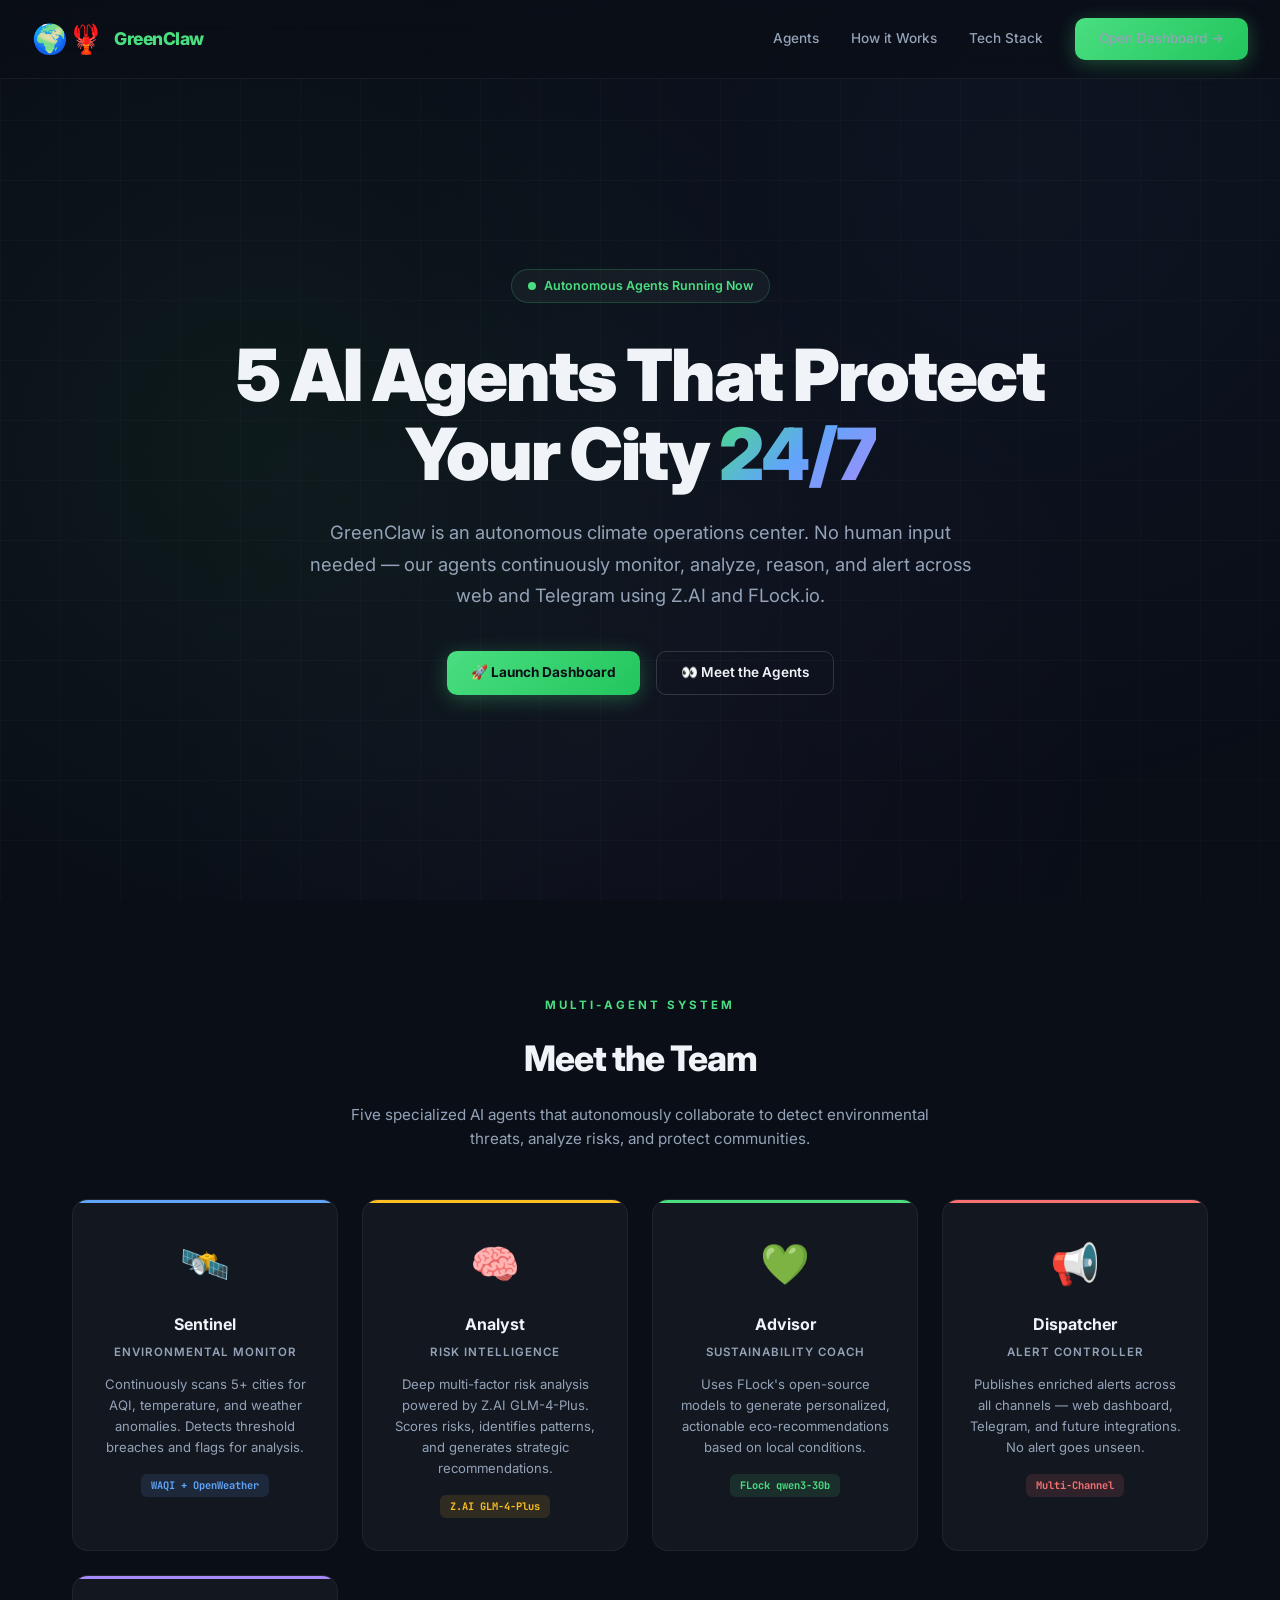
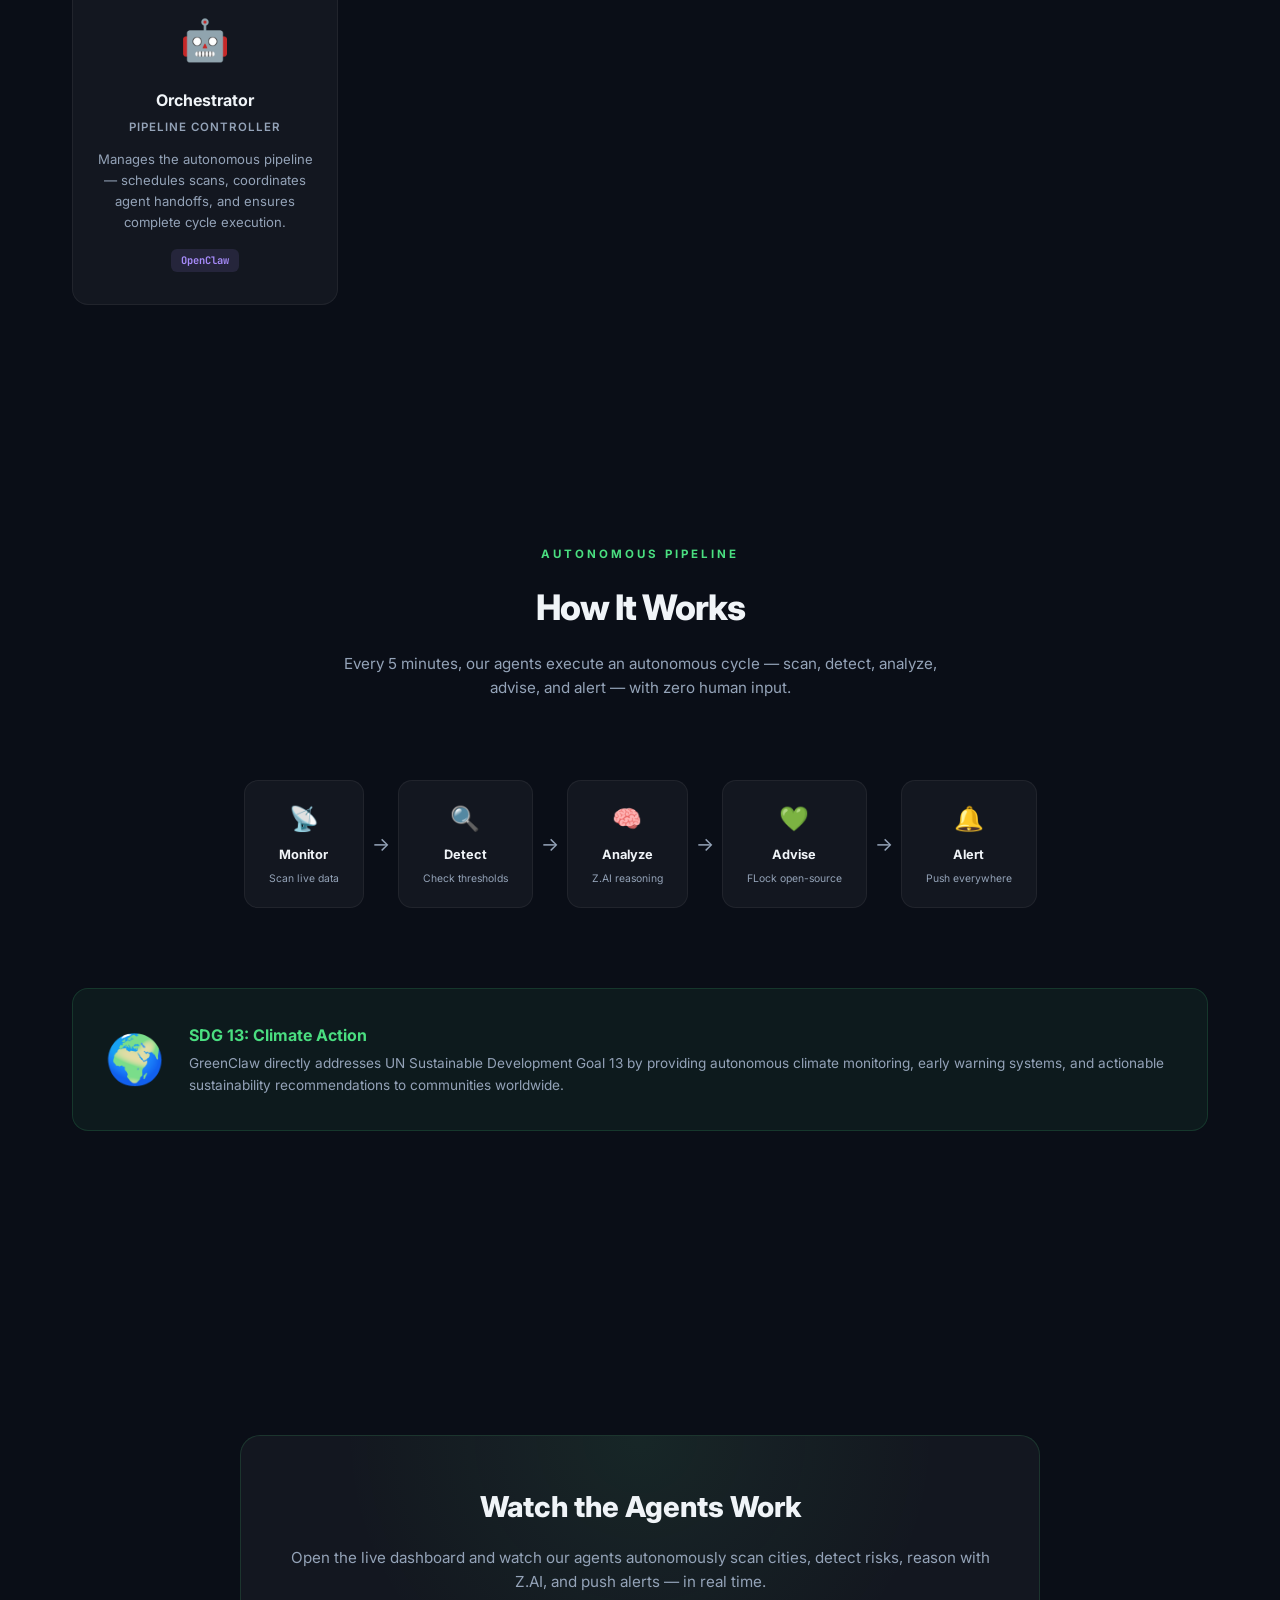
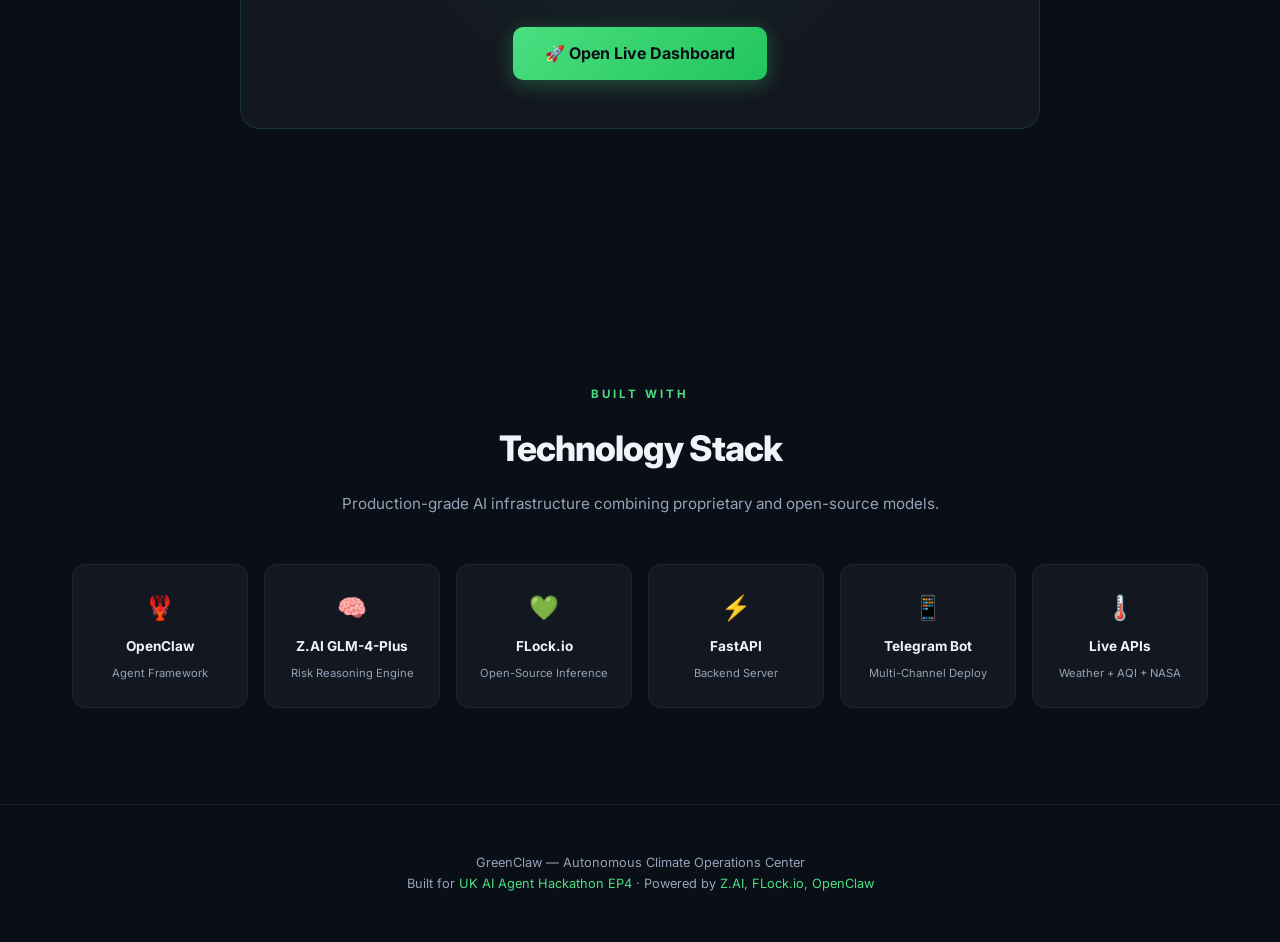
==== landing.html @ b1cfce3f "Initial commit of GreenClaw" ====
<!DOCTYPE html>
<html lang="en">

<head>
    <meta charset="UTF-8">
    <meta name="viewport" content="width=device-width, initial-scale=1.0">
    <title>GreenClaw — Autonomous Climate Operations Center</title>
    <meta name="description"
        content="5 AI agents that protect your city 24/7 without any human input. Powered by Z.AI GLM + FLock.io + OpenClaw.">
    <link
        href="https://fonts.googleapis.com/css2?family=Inter:wght@300;400;500;600;700;800;900&family=JetBrains+Mono:wght@400;600&display=swap"
        rel="stylesheet">
    <style>
        *,
        *::before,
        *::after {
            margin: 0;
            padding: 0;
            box-sizing: border-box;
        }

        :root {
            --bg: #0a0e17;
            --bg-card: rgba(255, 255, 255, 0.04);
            --text: #f0f4f8;
            --text-dim: #94a3b8;
            --green: #4ade80;
            --blue: #60a5fa;
            --purple: #a78bfa;
            --amber: #fbbf24;
            --red: #f87171;
            --green-dim: rgba(74, 222, 128, 0.08);
        }

        body {
            font-family: 'Inter', sans-serif;
            background: var(--bg);
            color: var(--text);
            overflow-x: hidden;
            line-height: 1.6;
        }

        /* ── Animated background ── */
        .bg-grid {
            position: fixed;
            inset: 0;
            background-image:
                radial-gradient(circle at 20% 50%, rgba(74, 222, 128, 0.06) 0%, transparent 50%),
                radial-gradient(circle at 80% 20%, rgba(96, 165, 250, 0.05) 0%, transparent 50%),
                radial-gradient(circle at 50% 80%, rgba(167, 139, 250, 0.04) 0%, transparent 50%);
            z-index: -1;
        }

        .bg-grid::after {
            content: '';
            position: absolute;
            inset: 0;
            background-image: linear-gradient(rgba(255, 255, 255, 0.02) 1px, transparent 1px),
                linear-gradient(90deg, rgba(255, 255, 255, 0.02) 1px, transparent 1px);
            background-size: 60px 60px;
        }

        /* ── Nav ── */
        nav {
            position: fixed;
            top: 0;
            width: 100%;
            padding: 1rem 2rem;
            display: flex;
            align-items: center;
            justify-content: space-between;
            backdrop-filter: blur(20px);
            background: rgba(10, 14, 23, 0.8);
            border-bottom: 1px solid rgba(255, 255, 255, 0.06);
            z-index: 100;
        }

        .nav-brand {
            display: flex;
            align-items: center;
            gap: 10px;
            text-decoration: none;
        }

        .nav-logo {
            font-size: 1.8rem;
        }

        .nav-name {
            font-size: 1.1rem;
            font-weight: 800;
            color: var(--green);
            letter-spacing: -0.5px;
        }

        .nav-links {
            display: flex;
            gap: 2rem;
            align-items: center;
        }

        .nav-links a {
            color: var(--text-dim);
            text-decoration: none;
            font-size: 0.85rem;
            font-weight: 500;
            transition: color 0.2s;
        }

        .nav-links a:hover {
            color: var(--text);
        }

        .btn-primary {
            display: inline-flex;
            align-items: center;
            gap: 8px;
            padding: 10px 24px;
            background: linear-gradient(135deg, var(--green), #22c55e);
            color: #0a0e17;
            border: none;
            border-radius: 10px;
            font-weight: 700;
            font-size: 0.85rem;
            text-decoration: none;
            cursor: pointer;
            transition: all 0.3s;
            box-shadow: 0 4px 20px rgba(74, 222, 128, 0.3);
        }

        .btn-primary:hover {
            transform: translateY(-2px);
            box-shadow: 0 8px 30px rgba(74, 222, 128, 0.4);
        }

        .btn-outline {
            display: inline-flex;
            align-items: center;
            gap: 8px;
            padding: 10px 24px;
            background: transparent;
            color: var(--text);
            border: 1.5px solid rgba(255, 255, 255, 0.15);
            border-radius: 10px;
            font-weight: 600;
            font-size: 0.85rem;
            text-decoration: none;
            cursor: pointer;
            transition: all 0.3s;
        }

        .btn-outline:hover {
            border-color: var(--green);
            background: var(--green-dim);
        }

        /* ── Hero ── */
        .hero {
            min-height: 100vh;
            display: flex;
            flex-direction: column;
            align-items: center;
            justify-content: center;
            text-align: center;
            padding: 8rem 2rem 4rem;
            position: relative;
        }

        .hero-badge {
            display: inline-flex;
            align-items: center;
            gap: 8px;
            padding: 6px 16px;
            background: var(--bg-card);
            border: 1px solid rgba(74, 222, 128, 0.2);
            border-radius: 100px;
            font-size: 0.78rem;
            color: var(--green);
            font-weight: 600;
            margin-bottom: 2rem;
            animation: fadeUp 0.8s ease-out;
        }

        .hero-badge .pulse-dot {
            width: 8px;
            height: 8px;
            background: var(--green);
            border-radius: 50%;
            animation: pulse 2s infinite;
        }

        .hero h1 {
            font-size: clamp(2.5rem, 6vw, 4.5rem);
            font-weight: 900;
            line-height: 1.1;
            letter-spacing: -2px;
            margin-bottom: 1.5rem;
            animation: fadeUp 0.8s ease-out 0.1s both;
        }

        .hero h1 .gradient {
            background: linear-gradient(135deg, var(--green), var(--blue), var(--purple));
            -webkit-background-clip: text;
            -webkit-text-fill-color: transparent;
            background-clip: text;
        }

        .hero p {
            font-size: 1.15rem;
            color: var(--text-dim);
            max-width: 680px;
            margin-bottom: 2.5rem;
            animation: fadeUp 0.8s ease-out 0.2s both;
            line-height: 1.7;
        }

        .hero-ctas {
            display: flex;
            gap: 1rem;
            flex-wrap: wrap;
            justify-content: center;
            animation: fadeUp 0.8s ease-out 0.3s both;
        }

        /* ── Agent Cards ── */
        .section {
            padding: 6rem 2rem;
            max-width: 1200px;
            margin: 0 auto;
        }

        .section-label {
            text-transform: uppercase;
            font-size: 0.72rem;
            font-weight: 700;
            letter-spacing: 3px;
            color: var(--green);
            margin-bottom: 1rem;
            text-align: center;
        }

        .section-title {
            font-size: 2.2rem;
            font-weight: 800;
            text-align: center;
            margin-bottom: 1rem;
            letter-spacing: -1px;
        }

        .section-desc {
            text-align: center;
            color: var(--text-dim);
            max-width: 600px;
            margin: 0 auto 3rem;
            font-size: 0.95rem;
        }

        .agents-grid {
            display: grid;
            grid-template-columns: repeat(auto-fit, minmax(220px, 1fr));
            gap: 1.5rem;
            margin-bottom: 3rem;
        }

        .agent-card {
            background: var(--bg-card);
            border: 1px solid rgba(255, 255, 255, 0.06);
            border-radius: 16px;
            padding: 2rem 1.5rem;
            text-align: center;
            transition: all 0.4s;
            position: relative;
            overflow: hidden;
        }

        .agent-card::before {
            content: '';
            position: absolute;
            top: 0;
            left: 0;
            right: 0;
            height: 3px;
            border-radius: 16px 16px 0 0;
        }

        .agent-card:nth-child(1)::before {
            background: var(--blue);
        }

        .agent-card:nth-child(2)::before {
            background: var(--amber);
        }

        .agent-card:nth-child(3)::before {
            background: var(--green);
        }

        .agent-card:nth-child(4)::before {
            background: var(--red);
        }

        .agent-card:nth-child(5)::before {
            background: var(--purple);
        }

        .agent-card:hover {
            border-color: rgba(255, 255, 255, 0.12);
            transform: translateY(-6px);
            box-shadow: 0 20px 60px rgba(0, 0, 0, 0.3);
        }

        .agent-card .agent-icon {
            font-size: 2.5rem;
            margin-bottom: 1rem;
        }

        .agent-card h3 {
            font-size: 1rem;
            font-weight: 700;
            margin-bottom: 0.3rem;
        }

        .agent-card .agent-role-text {
            font-size: 0.72rem;
            color: var(--text-dim);
            font-weight: 600;
            text-transform: uppercase;
            letter-spacing: 1px;
            margin-bottom: 0.8rem;
        }

        .agent-card p {
            font-size: 0.82rem;
            color: var(--text-dim);
            line-height: 1.6;
        }

        .agent-card .model-badge {
            display: inline-block;
            margin-top: 1rem;
            padding: 3px 10px;
            border-radius: 6px;
            font-size: 0.65rem;
            font-weight: 700;
            font-family: 'JetBrains Mono', monospace;
        }

        /* ── Flow section ── */
        .flow-container {
            display: flex;
            align-items: center;
            justify-content: center;
            gap: 0.5rem;
            flex-wrap: wrap;
            padding: 2rem 0;
        }

        .flow-step {
            display: flex;
            flex-direction: column;
            align-items: center;
            gap: 6px;
            padding: 1.2rem 1.5rem;
            background: var(--bg-card);
            border: 1px solid rgba(255, 255, 255, 0.06);
            border-radius: 14px;
            min-width: 120px;
            transition: all 0.3s;
        }

        .flow-step:hover {
            border-color: var(--green);
            background: var(--green-dim);
        }

        .flow-step .flow-icon {
            font-size: 1.5rem;
        }

        .flow-step .flow-label {
            font-size: 0.8rem;
            font-weight: 700;
        }

        .flow-step .flow-sub {
            font-size: 0.65rem;
            color: var(--text-dim);
        }

        .flow-arrow {
            font-size: 1.2rem;
            color: var(--text-dim);
        }

        /* ── Live demo ── */
        .demo-section {
            background: var(--bg-card);
            border: 1px solid rgba(74, 222, 128, 0.15);
            border-radius: 20px;
            padding: 3rem;
            text-align: center;
            margin: 4rem auto;
            max-width: 800px;
            position: relative;
            overflow: hidden;
        }

        .demo-section::before {
            content: '';
            position: absolute;
            inset: 0;
            background: radial-gradient(circle at 50% 0%, rgba(74, 222, 128, 0.08) 0%, transparent 60%);
        }

        .demo-section h2 {
            font-size: 1.8rem;
            font-weight: 800;
            margin-bottom: 1rem;
            position: relative;
        }

        .demo-section p {
            color: var(--text-dim);
            margin-bottom: 2rem;
            font-size: 0.95rem;
            position: relative;
        }

        .demo-section .btn-primary {
            font-size: 1rem;
            padding: 14px 32px;
            position: relative;
        }

        /* ── Tech Stack ── */
        .tech-grid {
            display: grid;
            grid-template-columns: repeat(auto-fit, minmax(160px, 1fr));
            gap: 1rem;
        }

        .tech-card {
            display: flex;
            flex-direction: column;
            align-items: center;
            gap: 8px;
            padding: 1.5rem 1rem;
            background: var(--bg-card);
            border: 1px solid rgba(255, 255, 255, 0.06);
            border-radius: 14px;
            transition: all 0.3s;
        }

        .tech-card:hover {
            border-color: rgba(255, 255, 255, 0.12);
            transform: translateY(-3px);
        }

        .tech-card .tech-icon {
            font-size: 1.5rem;
        }

        .tech-card .tech-name {
            font-weight: 700;
            font-size: 0.85rem;
        }

        .tech-card .tech-use {
            font-size: 0.7rem;
            color: var(--text-dim);
            text-align: center;
        }

        /* ── SDG ── */
        .sdg-banner {
            display: flex;
            align-items: center;
            gap: 1.5rem;
            padding: 2rem;
            background: rgba(74, 222, 128, 0.06);
            border: 1px solid rgba(74, 222, 128, 0.15);
            border-radius: 16px;
            margin: 3rem 0;
        }

        .sdg-icon {
            font-size: 3rem;
            flex-shrink: 0;
        }

        .sdg-text h3 {
            font-size: 1rem;
            font-weight: 700;
            margin-bottom: 0.3rem;
            color: var(--green);
        }

        .sdg-text p {
            font-size: 0.85rem;
            color: var(--text-dim);
        }

        /* ── Footer ── */
        footer {
            text-align: center;
            padding: 3rem 2rem;
            border-top: 1px solid rgba(255, 255, 255, 0.06);
            color: var(--text-dim);
            font-size: 0.8rem;
        }

        footer a {
            color: var(--green);
            text-decoration: none;
        }

        /* ── Animations ── */
        @keyframes fadeUp {
            from {
                opacity: 0;
                transform: translateY(20px);
            }

            to {
                opacity: 1;
                transform: translateY(0);
            }
        }

        @keyframes pulse {

            0%,
            100% {
                opacity: 1;
            }

            50% {
                opacity: 0.4;
            }
        }

        @media (max-width: 768px) {
            .hero h1 {
                font-size: 2rem;
                letter-spacing: -1px;
            }

            .agents-grid {
                grid-template-columns: 1fr 1fr;
            }

            .flow-container {
                flex-direction: column;
            }

            .flow-arrow {
                transform: rotate(90deg);
            }

            nav {
                padding: 0.8rem 1rem;
            }

            .nav-links a {
                display: none;
            }

            .sdg-banner {
                flex-direction: column;
                text-align: center;
            }
        }
    </style>
</head>

<body>
    <div class="bg-grid"></div>

    <!-- Nav -->
    <nav>
        <a class="nav-brand" href="/">
            <span class="nav-logo">🌍🦞</span>
            <span class="nav-name">GreenClaw</span>
        </a>
        <div class="nav-links">
            <a href="#agents">Agents</a>
            <a href="#how-it-works">How it Works</a>
            <a href="#tech">Tech Stack</a>
            <a href="/dashboard" class="btn-primary">Open Dashboard →</a>
        </div>
    </nav>

    <!-- Hero -->
    <section class="hero">
        <div class="hero-badge">
            <span class="pulse-dot"></span>
            Autonomous Agents Running Now
        </div>
        <h1>
            5 AI Agents That Protect<br>
            Your City <span class="gradient">24/7</span>
        </h1>
        <p>
            GreenClaw is an autonomous climate operations center. No human input needed —
            our agents continuously monitor, analyze, reason, and alert across
            web and Telegram using Z.AI and FLock.io.
        </p>
        <div class="hero-ctas">
            <a href="/dashboard" class="btn-primary">🚀 Launch Dashboard</a>
            <a href="#agents" class="btn-outline">👀 Meet the Agents</a>
        </div>
    </section>

    <!-- Agents -->
    <section class="section" id="agents">
        <div class="section-label">Multi-Agent System</div>
        <h2 class="section-title">Meet the Team</h2>
        <p class="section-desc">
            Five specialized AI agents that autonomously collaborate to detect environmental threats, analyze risks, and
            protect communities.
        </p>

        <div class="agents-grid">
            <div class="agent-card">
                <div class="agent-icon">🛰️</div>
                <h3>Sentinel</h3>
                <div class="agent-role-text">Environmental Monitor</div>
                <p>Continuously scans 5+ cities for AQI, temperature, and weather anomalies. Detects threshold breaches
                    and flags for analysis.</p>
                <span class="model-badge" style="background:rgba(96,165,250,0.12);color:var(--blue)">WAQI +
                    OpenWeather</span>
            </div>
            <div class="agent-card">
                <div class="agent-icon">🧠</div>
                <h3>Analyst</h3>
                <div class="agent-role-text">Risk Intelligence</div>
                <p>Deep multi-factor risk analysis powered by Z.AI GLM-4-Plus. Scores risks, identifies patterns, and
                    generates strategic recommendations.</p>
                <span class="model-badge" style="background:rgba(251,191,36,0.12);color:var(--amber)">Z.AI
                    GLM-4-Plus</span>
            </div>
            <div class="agent-card">
                <div class="agent-icon">💚</div>
                <h3>Advisor</h3>
                <div class="agent-role-text">Sustainability Coach</div>
                <p>Uses FLock's open-source models to generate personalized, actionable eco-recommendations based on
                    local conditions.</p>
                <span class="model-badge" style="background:rgba(74,222,128,0.12);color:var(--green)">FLock
                    qwen3-30b</span>
            </div>
            <div class="agent-card">
                <div class="agent-icon">📢</div>
                <h3>Dispatcher</h3>
                <div class="agent-role-text">Alert Controller</div>
                <p>Publishes enriched alerts across all channels — web dashboard, Telegram, and future integrations. No
                    alert goes unseen.</p>
                <span class="model-badge"
                    style="background:rgba(248,113,113,0.12);color:var(--red)">Multi-Channel</span>
            </div>
            <div class="agent-card">
                <div class="agent-icon">🤖</div>
                <h3>Orchestrator</h3>
                <div class="agent-role-text">Pipeline Controller</div>
                <p>Manages the autonomous pipeline — schedules scans, coordinates agent handoffs, and ensures complete
                    cycle execution.</p>
                <span class="model-badge" style="background:rgba(167,139,250,0.12);color:var(--purple)">OpenClaw</span>
            </div>
        </div>
    </section>

    <!-- How It Works -->
    <section class="section" id="how-it-works">
        <div class="section-label">Autonomous Pipeline</div>
        <h2 class="section-title">How It Works</h2>
        <p class="section-desc">
            Every 5 minutes, our agents execute an autonomous cycle — scan, detect, analyze, advise, and alert — with
            zero human input.
        </p>

        <div class="flow-container">
            <div class="flow-step">
                <span class="flow-icon">📡</span>
                <span class="flow-label">Monitor</span>
                <span class="flow-sub">Scan live data</span>
            </div>
            <span class="flow-arrow">→</span>
            <div class="flow-step">
                <span class="flow-icon">🔍</span>
                <span class="flow-label">Detect</span>
                <span class="flow-sub">Check thresholds</span>
            </div>
            <span class="flow-arrow">→</span>
            <div class="flow-step">
                <span class="flow-icon">🧠</span>
                <span class="flow-label">Analyze</span>
                <span class="flow-sub">Z.AI reasoning</span>
            </div>
            <span class="flow-arrow">→</span>
            <div class="flow-step">
                <span class="flow-icon">💚</span>
                <span class="flow-label">Advise</span>
                <span class="flow-sub">FLock open-source</span>
            </div>
            <span class="flow-arrow">→</span>
            <div class="flow-step">
                <span class="flow-icon">🔔</span>
                <span class="flow-label">Alert</span>
                <span class="flow-sub">Push everywhere</span>
            </div>
        </div>

        <!-- SDG 13 Banner -->
        <div class="sdg-banner">
            <span class="sdg-icon">🌍</span>
            <div class="sdg-text">
                <h3>SDG 13: Climate Action</h3>
                <p>GreenClaw directly addresses UN Sustainable Development Goal 13 by providing autonomous climate
                    monitoring, early warning systems, and actionable sustainability recommendations to communities
                    worldwide.</p>
            </div>
        </div>
    </section>

    <!-- Live Demo CTA -->
    <section class="section">
        <div class="demo-section">
            <h2>Watch the Agents Work</h2>
            <p>
                Open the live dashboard and watch our agents autonomously scan cities,
                detect risks, reason with Z.AI, and push alerts — in real time.
            </p>
            <a href="/dashboard" class="btn-primary">🚀 Open Live Dashboard</a>
        </div>
    </section>

    <!-- Tech Stack -->
    <section class="section" id="tech">
        <div class="section-label">Built With</div>
        <h2 class="section-title">Technology Stack</h2>
        <p class="section-desc">
            Production-grade AI infrastructure combining proprietary and open-source models.
        </p>

        <div class="tech-grid">
            <div class="tech-card">
                <span class="tech-icon">🦞</span>
                <span class="tech-name">OpenClaw</span>
                <span class="tech-use">Agent Framework</span>
            </div>
            <div class="tech-card">
                <span class="tech-icon">🧠</span>
                <span class="tech-name">Z.AI GLM-4-Plus</span>
                <span class="tech-use">Risk Reasoning Engine</span>
            </div>
            <div class="tech-card">
                <span class="tech-icon">💚</span>
                <span class="tech-name">FLock.io</span>
                <span class="tech-use">Open-Source Inference</span>
            </div>
            <div class="tech-card">
                <span class="tech-icon">⚡</span>
                <span class="tech-name">FastAPI</span>
                <span class="tech-use">Backend Server</span>
            </div>
            <div class="tech-card">
                <span class="tech-icon">📱</span>
                <span class="tech-name">Telegram Bot</span>
                <span class="tech-use">Multi-Channel Deploy</span>
            </div>
            <div class="tech-card">
                <span class="tech-icon">🌡️</span>
                <span class="tech-name">Live APIs</span>
                <span class="tech-use">Weather + AQI + NASA</span>
            </div>
        </div>
    </section>

    <!-- Footer -->
    <footer>
        <p>
            GreenClaw — Autonomous Climate Operations Center<br>
            Built for <a href="#">UK AI Agent Hackathon EP4</a> · Powered by
            <a href="https://z.ai">Z.AI</a>,
            <a href="https://flock.io">FLock.io</a>,
            <a href="https://openclaw.org">OpenClaw</a>
        </p>
    </footer>
</body>

</html>
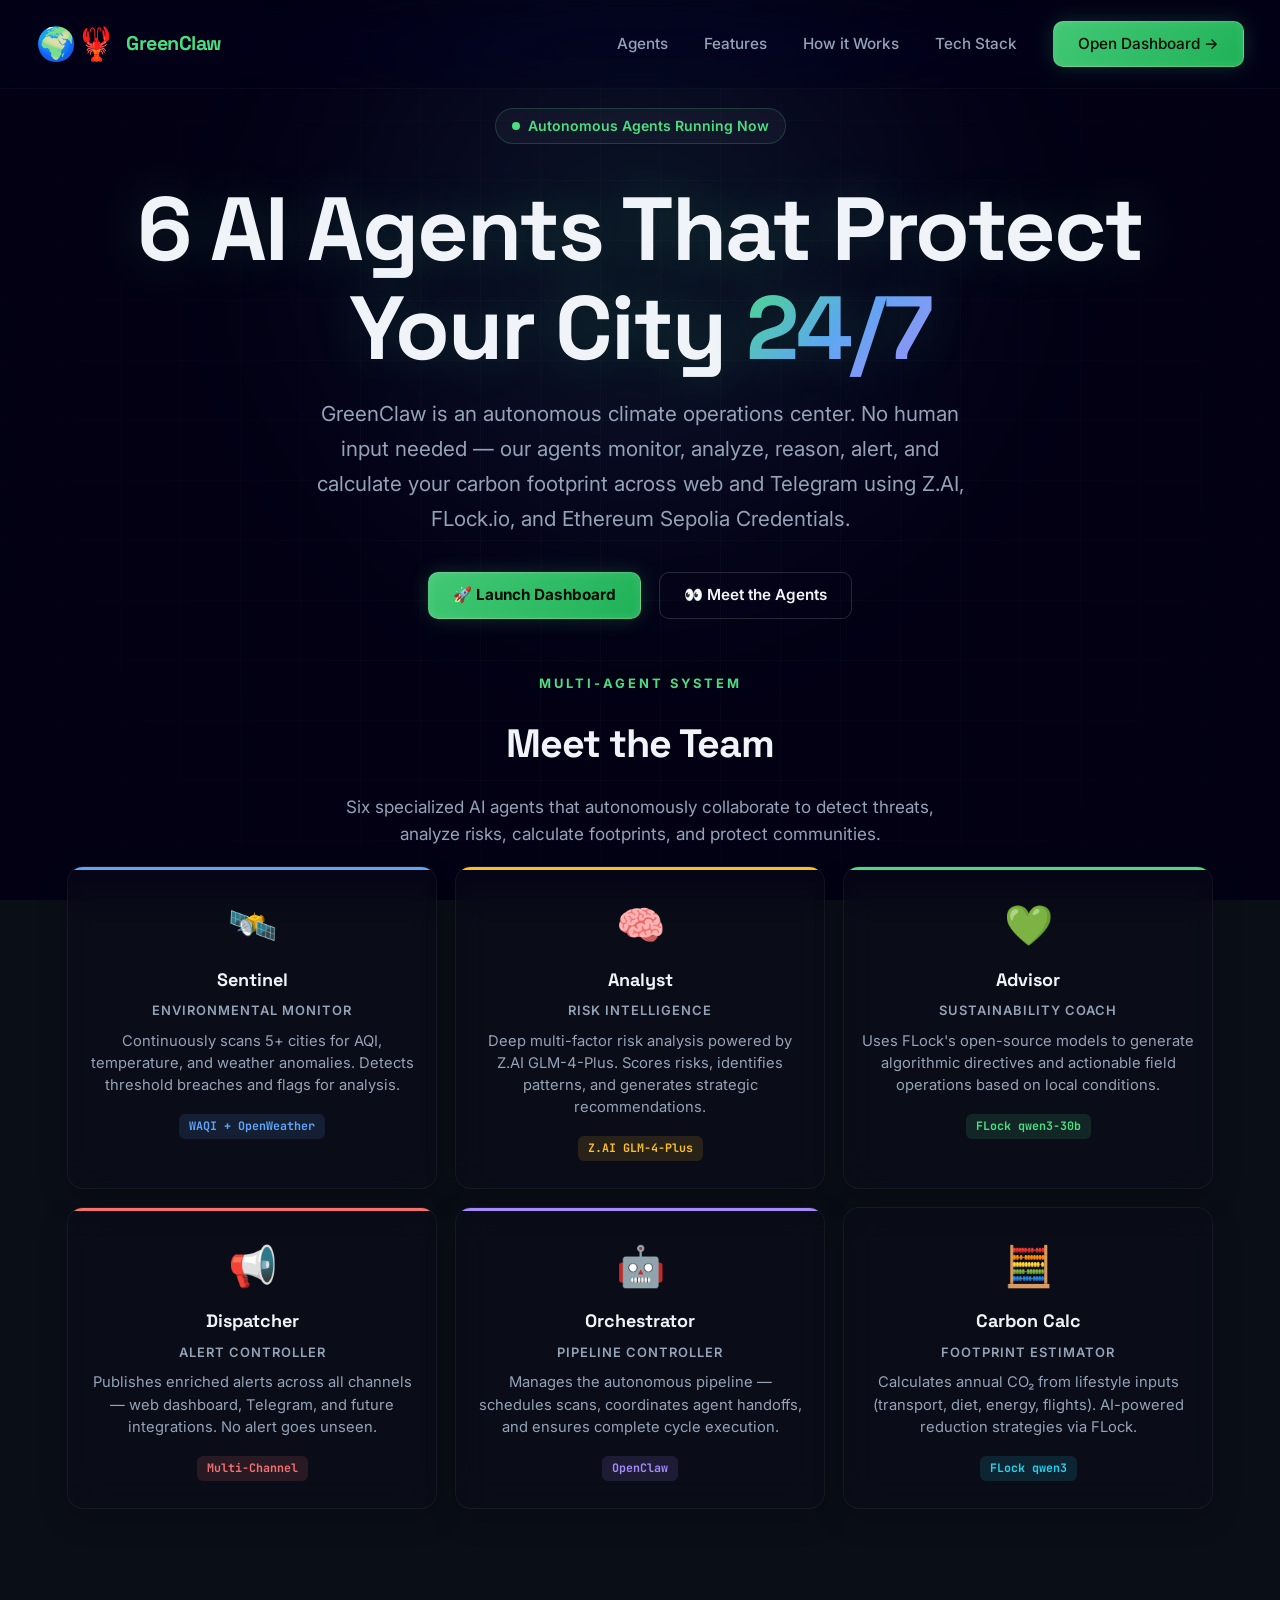
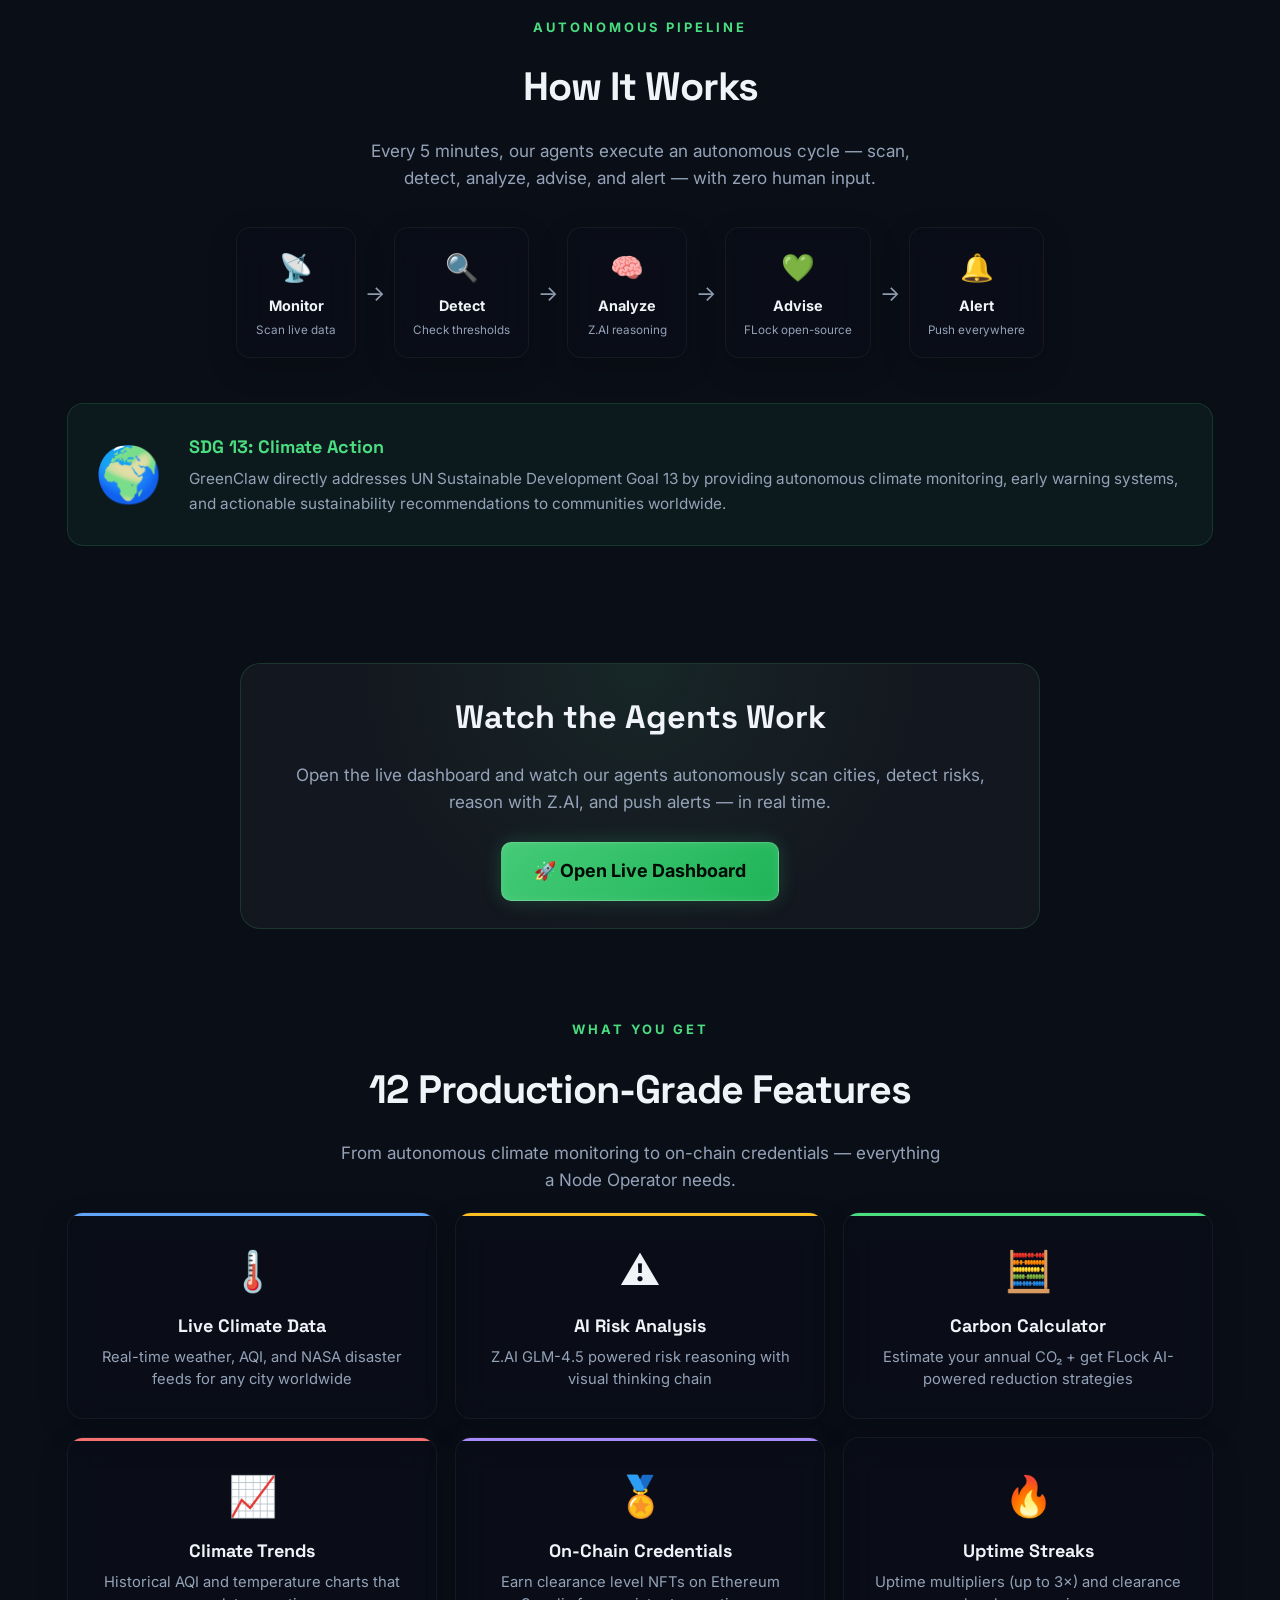
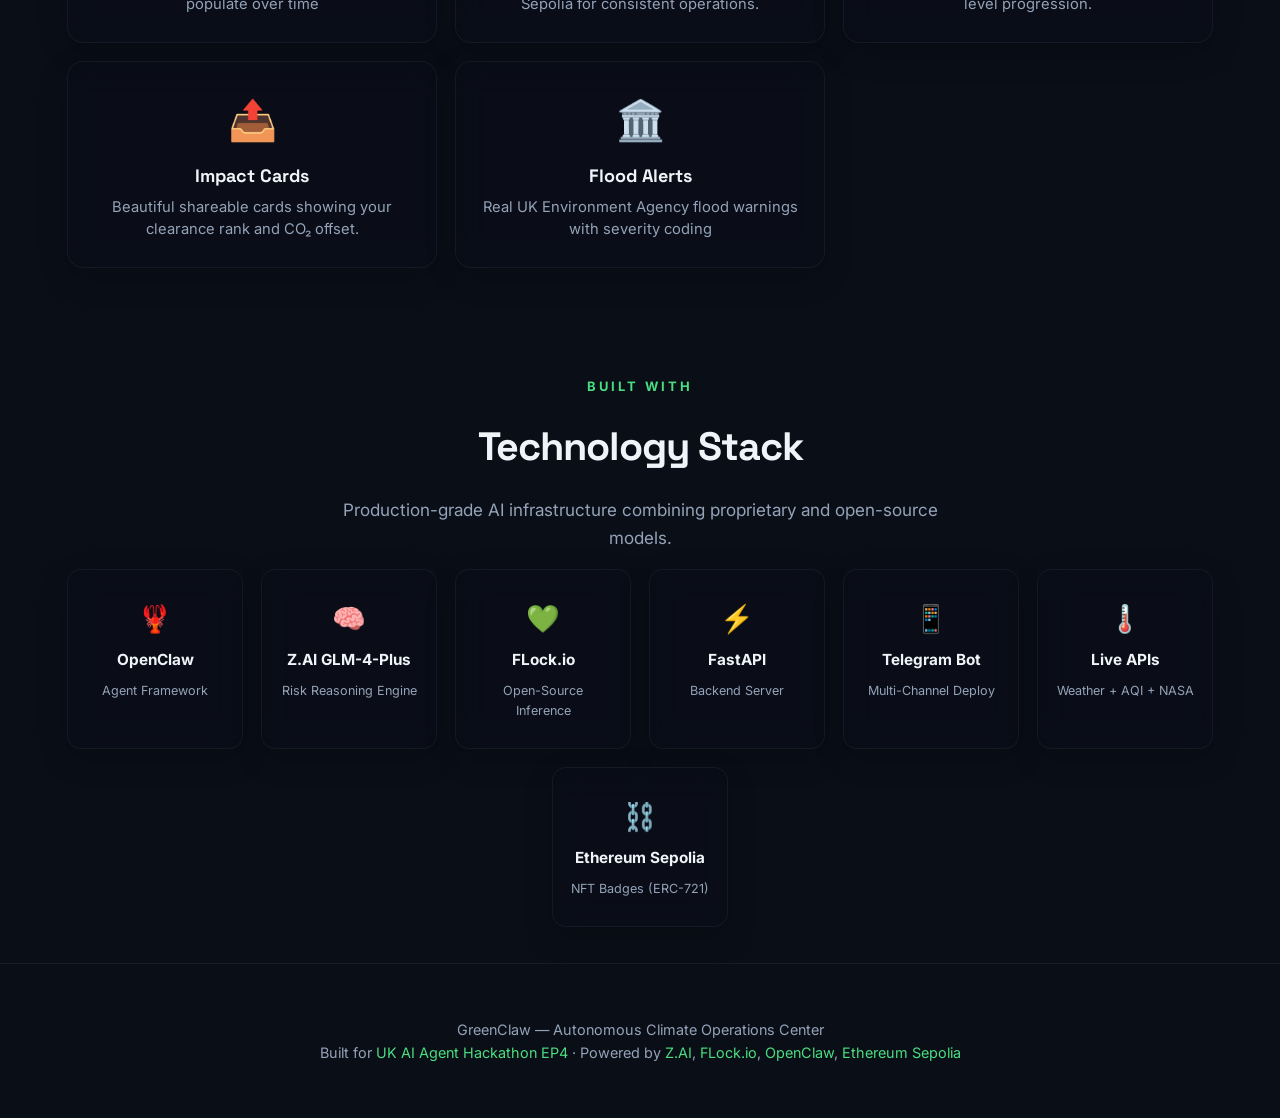
==== commit 5ae164df: "feat: add 4 new Telegram commands, condense landing page layout, fix tech stack alignment" ====
--- a/landing.html
+++ b/landing.html
@@ -6,9 +6,9 @@
     <meta name="viewport" content="width=device-width, initial-scale=1.0">
     <title>GreenClaw — Autonomous Climate Operations Center</title>
     <meta name="description"
-        content="5 AI agents that protect your city 24/7 without any human input. Powered by Z.AI GLM + FLock.io + OpenClaw.">
+        content="6 AI agents that protect your city 24/7 without any human input. Powered by Z.AI GLM + FLock.io + OpenClaw + Ethereum Sepolia Credentials.">
     <link
-        href="https://fonts.googleapis.com/css2?family=Inter:wght@300;400;500;600;700;800;900&family=JetBrains+Mono:wght@400;600&display=swap"
+        href="https://fonts.googleapis.com/css2?family=Inter:wght@300;400;500;600;700;800;900&family=JetBrains+Mono:wght@400;600&family=Space+Grotesk:wght@500;700;900&display=swap"
         rel="stylesheet">
     <style>
         *,
@@ -17,6 +17,11 @@
             margin: 0;
             padding: 0;
             box-sizing: border-box;
+        }
+
+        html {
+            font-size: 18px;
+            scroll-behavior: smooth;
         }
 
         :root {
@@ -156,13 +161,13 @@
 
         /* ── Hero ── */
         .hero {
-            min-height: 100vh;
+            min-height: 65vh;
             display: flex;
             flex-direction: column;
             align-items: center;
             justify-content: center;
             text-align: center;
-            padding: 8rem 2rem 4rem;
+            padding: 6rem 2rem 1rem;
             position: relative;
         }
 
@@ -194,7 +199,7 @@
             font-weight: 900;
             line-height: 1.1;
             letter-spacing: -2px;
-            margin-bottom: 1.5rem;
+            margin-bottom: 1rem;
             animation: fadeUp 0.8s ease-out 0.1s both;
         }
 
@@ -209,7 +214,7 @@
             font-size: 1.15rem;
             color: var(--text-dim);
             max-width: 680px;
-            margin-bottom: 2.5rem;
+            margin-bottom: 2rem;
             animation: fadeUp 0.8s ease-out 0.2s both;
             line-height: 1.7;
         }
@@ -224,7 +229,7 @@
 
         /* ── Agent Cards ── */
         .section {
-            padding: 6rem 2rem;
+            padding: 2rem 1.5rem;
             max-width: 1200px;
             margin: 0 auto;
         }
@@ -251,22 +256,22 @@
             text-align: center;
             color: var(--text-dim);
             max-width: 600px;
-            margin: 0 auto 3rem;
+            margin: 0 auto 1rem;
             font-size: 0.95rem;
         }
 
         .agents-grid {
             display: grid;
-            grid-template-columns: repeat(auto-fit, minmax(220px, 1fr));
-            gap: 1.5rem;
-            margin-bottom: 3rem;
+            grid-template-columns: repeat(3, 1fr);
+            gap: 1rem;
+            margin-bottom: 2rem;
         }
 
         .agent-card {
             background: var(--bg-card);
             border: 1px solid rgba(255, 255, 255, 0.06);
             border-radius: 16px;
-            padding: 2rem 1.5rem;
+            padding: 1.5rem 1rem;
             text-align: center;
             transition: all 0.4s;
             position: relative;
@@ -310,8 +315,8 @@
         }
 
         .agent-card .agent-icon {
-            font-size: 2.5rem;
-            margin-bottom: 1rem;
+            font-size: 2.2rem;
+            margin-bottom: 0.5rem;
         }
 
         .agent-card h3 {
@@ -326,13 +331,13 @@
             font-weight: 600;
             text-transform: uppercase;
             letter-spacing: 1px;
-            margin-bottom: 0.8rem;
+            margin-bottom: 0.5rem;
         }
 
         .agent-card p {
             font-size: 0.82rem;
             color: var(--text-dim);
-            line-height: 1.6;
+            line-height: 1.5;
         }
 
         .agent-card .model-badge {
@@ -352,15 +357,15 @@
             justify-content: center;
             gap: 0.5rem;
             flex-wrap: wrap;
-            padding: 2rem 0;
+            padding: 1rem 0;
         }
 
         .flow-step {
             display: flex;
             flex-direction: column;
             align-items: center;
-            gap: 6px;
-            padding: 1.2rem 1.5rem;
+            gap: 4px;
+            padding: 1rem 1rem;
             background: var(--bg-card);
             border: 1px solid rgba(255, 255, 255, 0.06);
             border-radius: 14px;
@@ -397,9 +402,9 @@
             background: var(--bg-card);
             border: 1px solid rgba(74, 222, 128, 0.15);
             border-radius: 20px;
-            padding: 3rem;
+            padding: 1.5rem;
             text-align: center;
-            margin: 4rem auto;
+            margin: 1rem auto;
             max-width: 800px;
             position: relative;
             overflow: hidden;
@@ -421,7 +426,7 @@
 
         .demo-section p {
             color: var(--text-dim);
-            margin-bottom: 2rem;
+            margin-bottom: 1.5rem;
             font-size: 0.95rem;
             position: relative;
         }
@@ -476,11 +481,11 @@
             display: flex;
             align-items: center;
             gap: 1.5rem;
-            padding: 2rem;
+            padding: 1.5rem;
             background: rgba(74, 222, 128, 0.06);
             border: 1px solid rgba(74, 222, 128, 0.15);
             border-radius: 16px;
-            margin: 3rem 0;
+            margin: 1.5rem 0;
         }
 
         .sdg-icon {
@@ -569,6 +574,160 @@
                 flex-direction: column;
                 text-align: center;
             }
+        }
+
+        /* =========================================
+           ULTRA PREMIUM REDESIGN OVERRIDES
+           ========================================= */
+        h1,
+        h2,
+        h3,
+        h4,
+        .nav-name {
+            font-family: 'Space Grotesk', sans-serif;
+        }
+
+        .bg-grid {
+            background: #030014;
+            /* Deep space darkness */
+        }
+
+        .bg-grid::after {
+            background-image:
+                linear-gradient(rgba(255, 255, 255, 0.02) 1px, transparent 1px),
+                linear-gradient(90deg, rgba(255, 255, 255, 0.02) 1px, transparent 1px);
+            mask-image: radial-gradient(circle at center, black 30%, transparent 90%);
+            -webkit-mask-image: radial-gradient(circle at center, black 30%, transparent 90%);
+        }
+
+        /* Orb background for Hero */
+        .hero::before {
+            content: '';
+            position: absolute;
+            top: 40%;
+            left: 50%;
+            width: 60vw;
+            height: 60vw;
+            max-width: 800px;
+            max-height: 800px;
+            transform: translate(-50%, -50%);
+            background: radial-gradient(circle, rgba(74, 222, 128, 0.12) 0%, rgba(96, 165, 250, 0.08) 30%, transparent 70%);
+            filter: blur(80px);
+            z-index: -1;
+            animation: orbPulse 8s ease-in-out infinite alternate;
+        }
+
+        @keyframes orbPulse {
+            0% {
+                transform: translate(-50%, -50%) scale(0.8);
+                opacity: 0.7;
+            }
+
+            100% {
+                transform: translate(-50%, -50%) scale(1.1);
+                opacity: 1;
+            }
+        }
+
+        .hero h1 {
+            text-shadow: 0 0 50px rgba(74, 222, 128, 0.2);
+            font-size: clamp(3rem, 7vw, 5.5rem);
+        }
+
+        /* Enhanced Buttons */
+        .btn-primary {
+            position: relative;
+            overflow: hidden;
+            border: 1px solid rgba(255, 255, 255, 0.2);
+            box-shadow: 0 0 20px rgba(74, 222, 128, 0.2), inset 0 0 10px rgba(255, 255, 255, 0.1);
+            background: linear-gradient(135deg, rgba(74, 222, 128, 0.9), rgba(34, 197, 94, 0.9));
+            color: #020a04 !important;
+            -webkit-text-fill-color: #020a04;
+        }
+
+        .btn-primary::after {
+            content: '';
+            position: absolute;
+            top: 0;
+            left: -100%;
+            width: 50%;
+            height: 100%;
+            background: linear-gradient(90deg, transparent, rgba(255, 255, 255, 0.4), transparent);
+            transform: skewX(-20deg);
+            animation: buttonShine 4s infinite;
+        }
+
+        @keyframes buttonShine {
+            0% {
+                left: -100%;
+            }
+
+            20% {
+                left: 200%;
+            }
+
+            100% {
+                left: 200%;
+            }
+        }
+
+        /* Magnetic Glow Cards */
+        .agent-card,
+        .tech-card,
+        .flow-step {
+            background: rgba(10, 14, 25, 0.4);
+            backdrop-filter: blur(16px);
+            -webkit-backdrop-filter: blur(16px);
+            border: 1px solid rgba(255, 255, 255, 0.05);
+            box-shadow: 0 10px 30px rgba(0, 0, 0, 0.2);
+        }
+
+        .agent-card::after,
+        .tech-card::after,
+        .flow-step::after {
+            content: '';
+            position: absolute;
+            inset: 0;
+            border-radius: inherit;
+            opacity: 0;
+            background: radial-gradient(400px circle at var(--mouse-x, 0) var(--mouse-y, 0), rgba(255, 255, 255, 0.06), transparent 40%);
+            transition: opacity 0.3s;
+            z-index: -1;
+            pointer-events: none;
+        }
+
+        .agent-card:hover::after,
+        .tech-card:hover::after,
+        .flow-step:hover::after {
+            opacity: 1;
+        }
+
+        /* Nav Glassmorphism Enhancement */
+        nav {
+            background: rgba(3, 0, 14, 0.3);
+            backdrop-filter: blur(24px) saturate(150%);
+            -webkit-backdrop-filter: blur(24px) saturate(150%);
+            border-bottom: 1px solid rgba(255, 255, 255, 0.03);
+            transition: all 0.3s ease;
+        }
+
+        nav.scrolled {
+            padding: 0.8rem 2rem;
+            background: rgba(3, 0, 14, 0.85);
+            box-shadow: 0 10px 40px rgba(0, 0, 0, 0.6);
+            border-bottom: 1px solid rgba(255, 255, 255, 0.1);
+        }
+
+        /* Scroll Reveal Utility Classes */
+        .reveal-up {
+            opacity: 0;
+            transform: translateY(50px);
+            transition: opacity 0.8s cubic-bezier(0.2, 0.8, 0.2, 1), transform 0.8s cubic-bezier(0.2, 0.8, 0.2, 1);
+        }
+
+        .reveal-up.is-revealed {
+            opacity: 1;
+            transform: translateY(0);
         }
     </style>
 </head>
@@ -584,6 +743,7 @@
         </a>
         <div class="nav-links">
             <a href="#agents">Agents</a>
+            <a href="#features">Features</a>
             <a href="#how-it-works">How it Works</a>
             <a href="#tech">Tech Stack</a>
             <a href="/dashboard" class="btn-primary">Open Dashboard →</a>
@@ -597,13 +757,13 @@
             Autonomous Agents Running Now
         </div>
         <h1>
-            5 AI Agents That Protect<br>
+            6 AI Agents That Protect<br>
             Your City <span class="gradient">24/7</span>
         </h1>
         <p>
             GreenClaw is an autonomous climate operations center. No human input needed —
-            our agents continuously monitor, analyze, reason, and alert across
-            web and Telegram using Z.AI and FLock.io.
+            our agents monitor, analyze, reason, alert, and calculate your carbon footprint
+            across web and Telegram using Z.AI, FLock.io, and Ethereum Sepolia Credentials.
         </p>
         <div class="hero-ctas">
             <a href="/dashboard" class="btn-primary">🚀 Launch Dashboard</a>
@@ -616,8 +776,8 @@
         <div class="section-label">Multi-Agent System</div>
         <h2 class="section-title">Meet the Team</h2>
         <p class="section-desc">
-            Five specialized AI agents that autonomously collaborate to detect environmental threats, analyze risks, and
-            protect communities.
+            Six specialized AI agents that autonomously collaborate to detect threats, analyze risks,
+            calculate footprints, and protect communities.
         </p>
 
         <div class="agents-grid">
@@ -643,8 +803,8 @@
                 <div class="agent-icon">💚</div>
                 <h3>Advisor</h3>
                 <div class="agent-role-text">Sustainability Coach</div>
-                <p>Uses FLock's open-source models to generate personalized, actionable eco-recommendations based on
-                    local conditions.</p>
+                <p>Uses FLock's open-source models to generate algorithmic directives and actionable field operations
+                    based on local conditions.</p>
                 <span class="model-badge" style="background:rgba(74,222,128,0.12);color:var(--green)">FLock
                     qwen3-30b</span>
             </div>
@@ -664,6 +824,14 @@
                 <p>Manages the autonomous pipeline — schedules scans, coordinates agent handoffs, and ensures complete
                     cycle execution.</p>
                 <span class="model-badge" style="background:rgba(167,139,250,0.12);color:var(--purple)">OpenClaw</span>
+            </div>
+            <div class="agent-card">
+                <div class="agent-icon">🧮</div>
+                <h3>Carbon Calc</h3>
+                <div class="agent-role-text">Footprint Estimator</div>
+                <p>Calculates annual CO₂ from lifestyle inputs (transport, diet, energy, flights). AI-powered reduction
+                    strategies via FLock.</p>
+                <span class="model-badge" style="background:rgba(34,211,238,0.12);color:#22d3ee">FLock qwen3</span>
             </div>
         </div>
     </section>
@@ -733,6 +901,56 @@
         </div>
     </section>
 
+    <!-- Features -->
+    <section class="section" id="features">
+        <div class="section-label">What You Get</div>
+        <h2 class="section-title">12 Production-Grade Features</h2>
+        <p class="section-desc">From autonomous climate monitoring to on-chain credentials — everything a Node Operator
+            needs.</p>
+        <div class="agents-grid">
+            <div class="agent-card">
+                <div class="agent-icon">🌡️</div>
+                <h3>Live Climate Data</h3>
+                <p>Real-time weather, AQI, and NASA disaster feeds for any city worldwide</p>
+            </div>
+            <div class="agent-card">
+                <div class="agent-icon">⚠️</div>
+                <h3>AI Risk Analysis</h3>
+                <p>Z.AI GLM-4.5 powered risk reasoning with visual thinking chain</p>
+            </div>
+            <div class="agent-card">
+                <div class="agent-icon">🧮</div>
+                <h3>Carbon Calculator</h3>
+                <p>Estimate your annual CO₂ + get FLock AI-powered reduction strategies</p>
+            </div>
+            <div class="agent-card">
+                <div class="agent-icon">📈</div>
+                <h3>Climate Trends</h3>
+                <p>Historical AQI and temperature charts that populate over time</p>
+            </div>
+            <div class="agent-card">
+                <div class="agent-icon">🏅</div>
+                <h3>On-Chain Credentials</h3>
+                <p>Earn clearance level NFTs on Ethereum Sepolia for consistent operations.</p>
+            </div>
+            <div class="agent-card">
+                <div class="agent-icon">🔥</div>
+                <h3>Uptime Streaks</h3>
+                <p>Uptime multipliers (up to 3×) and clearance level progression.</p>
+            </div>
+            <div class="agent-card">
+                <div class="agent-icon">📤</div>
+                <h3>Impact Cards</h3>
+                <p>Beautiful shareable cards showing your clearance rank and CO₂ offset.</p>
+            </div>
+            <div class="agent-card">
+                <div class="agent-icon">🏛️</div>
+                <h3>Flood Alerts</h3>
+                <p>Real UK Environment Agency flood warnings with severity coding</p>
+            </div>
+        </div>
+    </section>
+
     <!-- Tech Stack -->
     <section class="section" id="tech">
         <div class="section-label">Built With</div>
@@ -772,6 +990,11 @@
                 <span class="tech-name">Live APIs</span>
                 <span class="tech-use">Weather + AQI + NASA</span>
             </div>
+            <div class="tech-card" style="grid-column: 1 / -1; justify-self: center; max-width: 250px;">
+                <span class="tech-icon">⛓️</span>
+                <span class="tech-name">Ethereum Sepolia</span>
+                <span class="tech-use">NFT Badges (ERC-721)</span>
+            </div>
         </div>
     </section>
 
@@ -782,9 +1005,48 @@
             Built for <a href="#">UK AI Agent Hackathon EP4</a> · Powered by
             <a href="https://z.ai">Z.AI</a>,
             <a href="https://flock.io">FLock.io</a>,
-            <a href="https://openclaw.org">OpenClaw</a>
+            <a href="https://openclaw.org">OpenClaw</a>,
+            <a href="https://sepolia.etherscan.io">Ethereum Sepolia</a>
         </p>
     </footer>
+
+    <!-- Redesign Interactive Scripts -->
+    <script>
+        // Nav Scroll Effect
+        window.addEventListener('scroll', () => {
+            const nav = document.querySelector('nav');
+            if (window.scrollY > 50) nav.classList.add('scrolled');
+            else nav.classList.remove('scrolled');
+        });
+
+        // Intersection Observer for Scroll Reveals
+        const observerOptions = { root: null, rootMargin: '0px', threshold: 0.1 };
+        const observer = new IntersectionObserver((entries, obs) => {
+            entries.forEach(entry => {
+                if (entry.isIntersecting) {
+                    entry.target.classList.add('is-revealed');
+                    obs.unobserve(entry.target);
+                }
+            });
+        }, observerOptions);
+
+        // Dynamically add reveal class to all major sections
+        document.querySelectorAll('.section').forEach(el => {
+            el.classList.add('reveal-up');
+            observer.observe(el);
+        });
+
+        // Magnetic Mouse Glow on Cards
+        document.querySelectorAll('.agent-card, .tech-card, .flow-step').forEach(card => {
+            card.addEventListener('mousemove', e => {
+                const rect = card.getBoundingClientRect();
+                const x = e.clientX - rect.left;
+                const y = e.clientY - rect.top;
+                card.style.setProperty('--mouse-x', `${x}px`);
+                card.style.setProperty('--mouse-y', `${y}px`);
+            });
+        });
+    </script>
 </body>
 
 </html>
